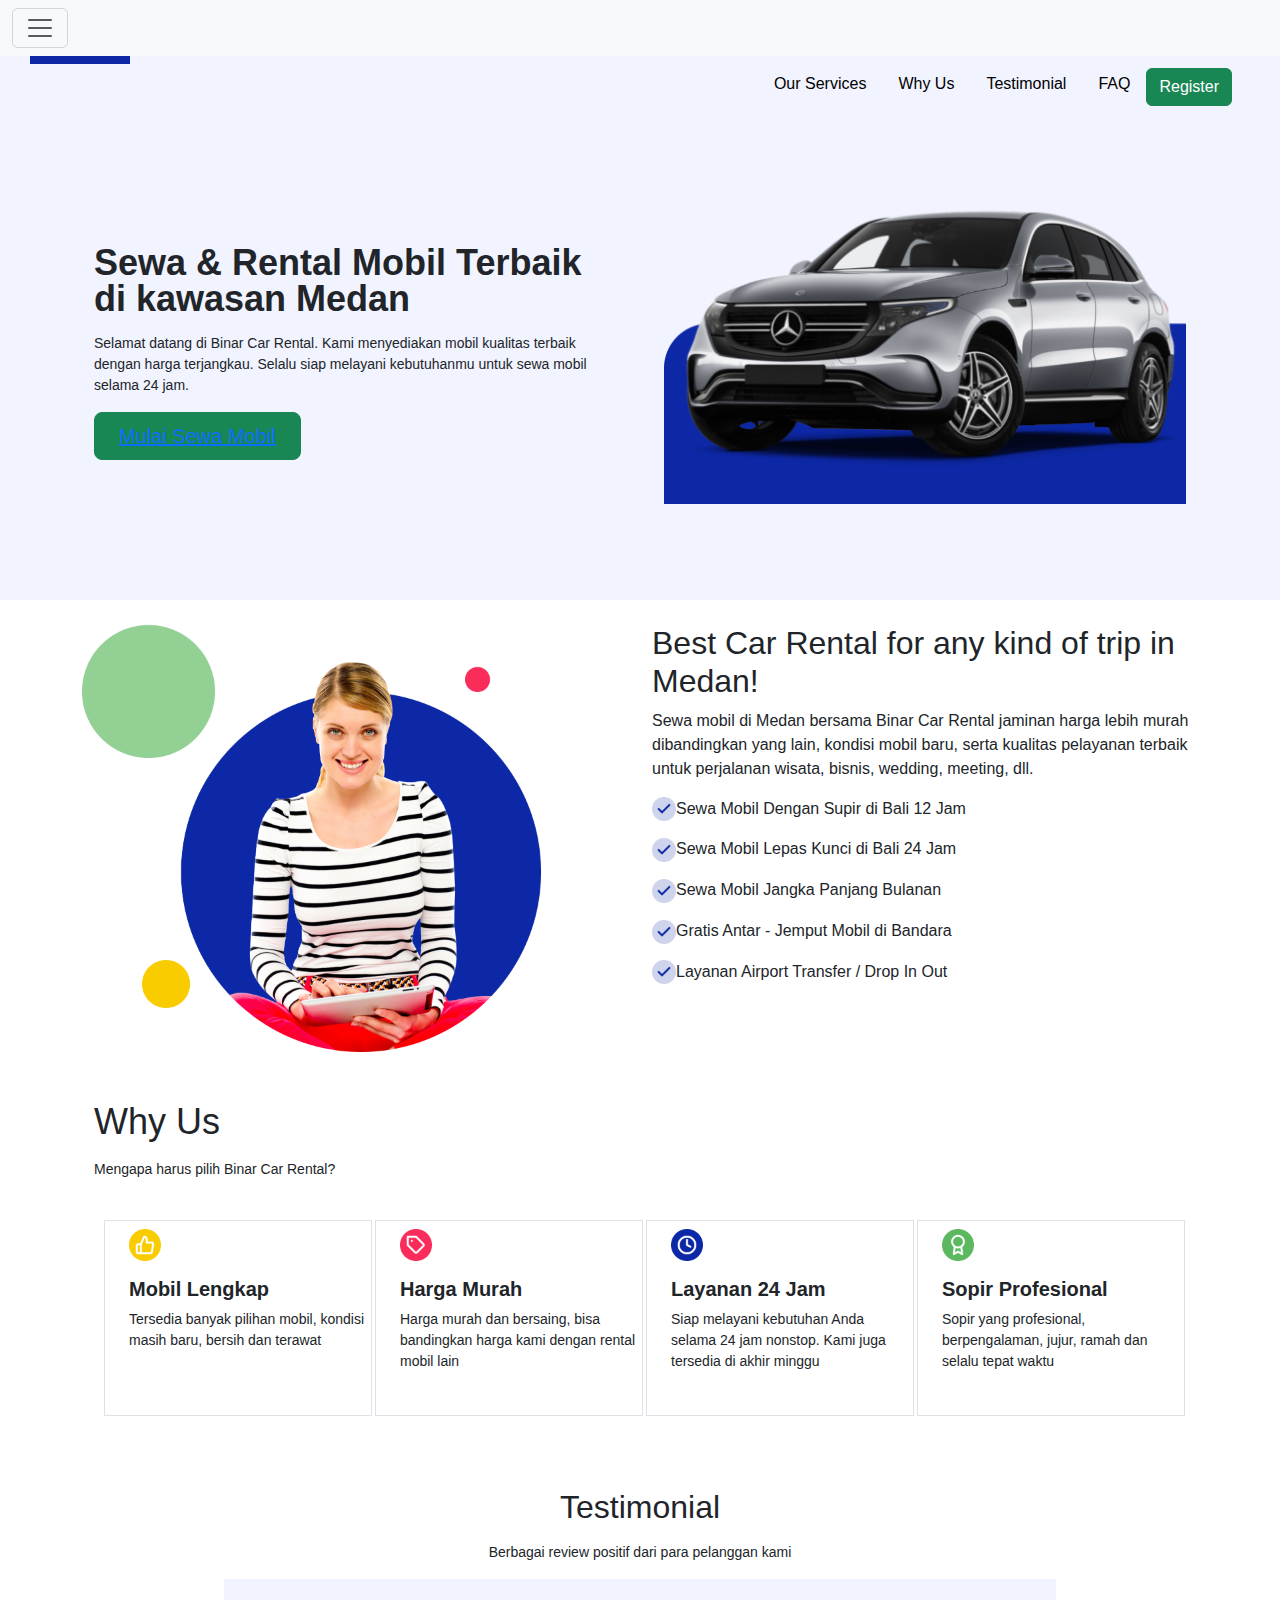
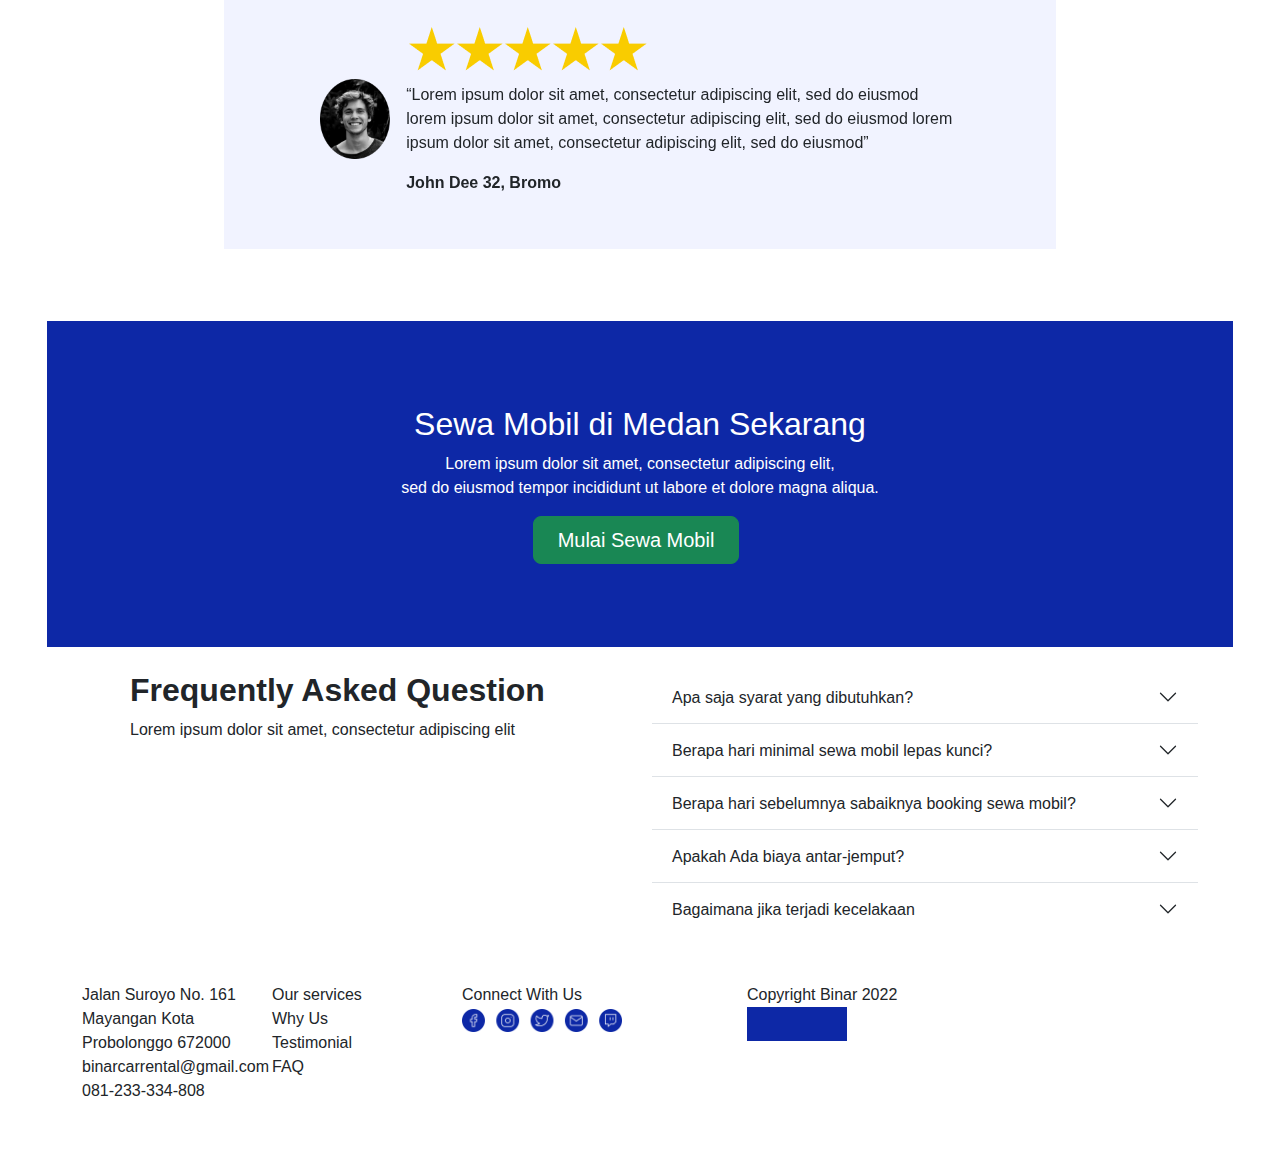
==== public/index.html @ 0ff58f72 "Update Little" ====
<!DOCTYPE html>
<html lang="en">

<head>
    <meta charset="UTF-8" />
    <meta name="viewport" content="width=device-width, initial-scale=1.0" />
    <title>CH1</title>
    <link href="https://cdn.jsdelivr.net/npm/bootstrap@5.3.3/dist/css/bootstrap.min.css" rel="stylesheet"
        integrity="sha384-QWTKZyjpPEjISv5WaRU9OFeRpok6YctnYmDr5pNlyT2bRjXh0JMhjY6hW+ALEwIH" crossorigin="anonymous" />
    <link rel="stylesheet" href="./css/index.css" />
</head>

<body class="font">

    <!-- Title -->
    <section id="title">

    <div>
        <ul class="nav">
    <li class="nav-item rectangle1">
        
    </li>
        </ul>
    </div>

    <!-- NavBar -->
<ul class="nav justify-content-end pe-5">
    <li class="nav-item">
        <a class="nav-link active" aria-current="page" href="#title">Our Services</a>
    </li>
    <li class="nav-item">
        <a class="nav-link" href="#Why-us">Why Us</a>
    </li>
    <li class="nav-item">
        <a class="nav-link" href="#testimonials">Testimonial</a>
    </li>
    <li class="nav-item">
        <a class="nav-link" href="#faq">FAQ</a>
    </li>
    <li class="nav-item">
        <button type="button" class="btn btn-success mt-1">
            Register
        </button>
    </li>
</ul>

<!-- SideBar -->
<nav class="navbar bg-body-tertiary fixed-top">
    <div class="container-fluid">
        <button class="navbar-toggler" type="button" data-bs-toggle="offcanvas" data-bs-target="#offcanvasNavbar"
            aria-controls="offcanvasNavbar" aria-label="Toggle navigation">
            <span class="navbar-toggler-icon"></span>
        </button>
        <div class="offcanvas offcanvas-end" tabindex="-1" id="offcanvasNavbar" aria-labelledby="offcanvasNavbarLabel">
            <div class="offcanvas-header">
                <button type="button" class="btn-close" data-bs-dismiss="offcanvas" aria-label="Close"></button>
            </div>
            <div class="offcanvas-body">
                <ul class="navbar-nav justify-content-end flex-grow-1 pe-3">
                    <li class="nav-item">
                        <a class="nav-link active" aria-current="page" href="#title">Our Services</a>
                    </li>
                    <li class="nav-item">
                        <a class="nav-link" href="Why-us">Why Us</a>
                    </li>
                    <li class="nav-item">
                        <a class="nav-link" href="testimonials">Testimonial</a>
                    </li>
                    <li class="nav-item">
                        <a class="nav-link" href="#faq">FAQ</a>
                    </li>
                    <li class="nav-item">
                        <button type="button" class="btn btn-success mt-1">
                            Register
                        </button>
                    </li>
                </ul>
            </div>
        </div>
    </div>
</nav>

<!-- Isi -->
                <div class="container col-xxl-8 px-4 py-5">
                    <div class="row flex-lg-row-reverse align-items-center g-5 py-5">
                        <div class="col-10 col-sm-8 col-lg-6">
                            <img src="./assets/img/Mobil.png" class="d-block mx-lg-auto img-fluid align-items-end"
                                alt="Bootstrap Themes" width="704" height="407" loading="lazy" />
                
                        </div>
                        <div class="col-lg-6">
                            <h1 class="display-5 fw-bold lh-1 mb-3 text-start" style="font-size: 36px;">
                                Sewa & Rental Mobil Terbaik di kawasan Medan
                            </h1>
                            <p class="lead font-non-bold">
                                Selamat datang di Binar Car Rental. Kami menyediakan mobil kualitas terbaik dengan harga terjangkau.
                                Selalu siap
                                melayani kebutuhanmu untuk sewa mobil selama 24 jam.
                            </p>
                            <div class="d-grid gap-2 d-md-flex justify-content-md-start">
                                <button type="button" class="btn btn-success btn-lg px-4 me-md-2">
                                    <a href="carimobil1.html">Mulai Sewa Mobil</a>
                                </button>
                            </div>
                        </div>
                    </div>
                </div>
    </section>

    <!-- Sub Title -->
    <section id="sub-title">
<div class="container mt-4">
    <div class="row">
        <div class="col-md-6">
            <img src="./assets/img/sub-title.png" alt="Image" class="img-fluid" width="459px" height="428px">
        </div>
        <div class="col-md-6">
            <h2>Best Car Rental for any kind of trip in Medan!</h2>
            <p>Sewa mobil di Medan bersama Binar Car Rental jaminan harga lebih murah dibandingkan yang lain, kondisi mobil baru,
            serta kualitas pelayanan terbaik untuk perjalanan wisata, bisnis, wedding, meeting, dll.
            </p>
            <p><img src="./assets/img/check.png" width="24px" height="24px">Sewa Mobil Dengan Supir di Bali 12 Jam</p>
            <p><img src="./assets/img/check.png" width="24px" height="24px">Sewa Mobil Lepas Kunci di Bali 24 Jam</p>
            <p><img src="./assets/img/check.png" width="24px" height="24px">Sewa Mobil Jangka Panjang Bulanan</p>
            <p><img src="./assets/img/check.png" width="24px" height="24px">Gratis Antar - Jemput Mobil di Bandara</p>
            <p><img src="./assets/img/check.png" width="24px" height="24px">Layanan Airport Transfer / Drop In Out</p>
        </div>
    </div>
</div>
    </section>

    <!-- Why us -->
    <section id="Why-us">
        <div class="container px-4 py-5" id="featured-3">
            <h2 class="pb-2" style="font-size: 36px;" >Why Us</h2>
            <p class="font-non-bold">
                Mengapa harus pilih Binar Car Rental?
            </p>
            <div class="row g-1 py-4 mx-1">
                <div class="col-lg-3">
                    <div class="border mx-1">
                        <div class="feature-icon d-inline-flex align-items-center justify-content-center bg-gradient fs-2 mb-3 ms-4 mt-2">
                            <img src="./assets/img/icon1.png" loading="lazy" alt="" width="32px" height="32px">
                        </div>
                        <h5 class="ms-4 fw-bold">Mobil Lengkap</h5>
                        <p class="ms-4 font-non-bold">Tersedia banyak pilihan mobil, kondisi masih baru, bersih dan terawat</p>
                    </div>
                </div>
                <div class="col-lg-3">
                    <div class="border mx-1">
                        <div class="feature-icon d-inline-flex align-items-center justify-content-center bg-gradient fs-2 mb-3 ms-4 mt-2">
                            <img src="./assets/img/icon2.png" loading="lazy" alt="" width="32px" height="32px">
                        </div>
                        <h5 class="ms-4 fw-bold">Harga Murah</h5>
                        <p class="ms-4 font-non-bold">Harga murah dan bersaing, bisa bandingkan harga kami dengan rental mobil lain</p>
                    </div>
                </div>
                <div class="col-lg-3">
                    <div class="border mx-1">
                        <div class="feature-icon d-inline-flex align-items-center justify-content-center bg-gradient fs-2 mb-3 ms-4 mt-2">
                            <img src="./assets/img/icon3.png" loading="lazy" alt="" width="32px" height="32px">
                        </div>
                        <h5 class="ms-4 fw-bold">Layanan 24 Jam</h5>
                        <p class="ms-4 font-non-bold">Siap melayani kebutuhan Anda selama 24 jam nonstop. Kami juga tersedia di akhir minggu</p>
                    </div>
                </div>
                <div class="col-lg-3">
                    <div class="border mx-1">
                        <div class="feature-icon d-inline-flex align-items-center justify-content-center bg-gradient fs-2 mb-3 ms-4 mt-2">
                            <img src="./assets/img/icon4.png" loading="lazy" alt="" width="32px" height="32px">
                        </div>
                        <h5 class="ms-4 fw-bold">Sopir Profesional</h5>
                        <p class="ms-4 font-non-bold">Sopir yang profesional, berpengalaman, jujur, ramah dan selalu tepat waktu</p>
                    </div>
                </div>
            </div>
        </div>
    </section>

    <section id="testimonials">
        <h2 class="pb-2 text-center">Testimonial</h2>
        <p class="text-center font-non-bold">
            Berbagai review positif dari para pelanggan kami
        </p>

        <div id="carouselExample" class="carousel slide m-auto">
            <div class="carousel-inner">
                <div class="carousel-item active">
                    <div class="col d-flex align-items-start align-items-center py-5 px-5 mx-5">
                        <div
                            class=" d-inline-flex align-items-center justify-content-center fs-4 flex-shrink-0 me-3">
                            <img src="./assets/img/testi1.png" width="70.22px" height="80px"
                                alt="" />
                        </div>
                        <div>
                            <h3>
                            <img src="./assets/img/star.png" alt="">
                            </h3>
                            <p>
                                “Lorem ipsum dolor sit amet, consectetur adipiscing elit, sed do eiusmod lorem ipsum dolor sit amet, consectetur
                                adipiscing elit, sed do eiusmod lorem ipsum dolor sit amet, consectetur adipiscing elit, sed do eiusmod”
                            </p>
                            <p><b>John Dee 32, Bromo</b></p>
                        </div>
                    </div>
                </div>
                <div class="carousel-item">
                    <div class="col d-flex align-items-start align-items-center py-5 px-5 mx-5">
                        <div class=" d-inline-flex align-items-center justify-content-center fs-4 flex-shrink-0 me-3">
                            <img src="./assets/img/testi2.png" width="70.22px" height="80px" alt="" />
                        </div>
                        <div>
                            <h3>
                                <img src="./assets/img/star.png" alt="">
                            </h3>
                            <p>
                                “Lorem ipsum dolor sit amet, consectetur adipiscing elit, sed do eiusmod lorem ipsum dolor sit amet,
                                consectetur
                                adipiscing elit, sed do eiusmod lorem ipsum dolor sit amet, consectetur adipiscing elit, sed do eiusmod”
                            </p>
                            <p><b>Newton 44, Everest</b></p>
                        </div>
                    </div>
                </div>
                <div class="carousel-item">
                    <div class="col d-flex align-items-start align-items-center py-5 px-5 mx-5">
                        <div class=" d-inline-flex align-items-center justify-content-center fs-4 flex-shrink-0 me-3">
                            <img src="./assets/img/testi3.png" width="70.22px" height="80px" alt="" />
                        </div>
                        <div>
                            <h3>
                                <img src="./assets/img/star.png" alt="">
                            </h3>
                            <p>
                                “Lorem ipsum dolor sit amet, consectetur adipiscing elit, sed do eiusmod lorem ipsum dolor sit amet,
                                consectetur
                                adipiscing elit, sed do eiusmod lorem ipsum dolor sit amet, consectetur adipiscing elit, sed do eiusmod”
                            </p>
                            <p><b>Frank 10, NewYorkCity</b></p>
                        </div>
                    </div>
                </div>
            </div>
            <button class="carousel-control-prev" type="button" data-bs-target="#carouselExample" data-bs-slide="prev">
                <span class="carousel-control-prev-icon" aria-hidden="true"></span>
                <span class="visually-hidden">Previous</span>
            </button>
            <button class="carousel-control-next" type="button" data-bs-target="#carouselExample" data-bs-slide="next">
                <span class="carousel-control-next-icon" aria-hidden="true"></span>
                <span class="visually-hidden">Next</span>
            </button>
        </div>
    </section>

    <br> <br> <br>

    <section id="sub-title2">
        <div class="square mx-auto p-2">
        <div class="text-center" style="color: white;">
            <h2>Sewa Mobil di Medan Sekarang</h2>
            <p >Lorem ipsum dolor sit amet, consectetur adipiscing elit, <br>
        sed do eiusmod tempor incididunt ut labore et dolore magna
        aliqua.
            </p>
            <div class="d-grid gap-2 d-md-flex justify-content-md-center">
                <button type="button" class="btn btn-success btn-lg px-4 me-md-2">
                    Mulai Sewa Mobil
                </button>
            </div>
        </div>
        
        </div>
    </section>

    <!-- FAQ -->
    <section id="faq">
<div class="container mt-4">
    <div class="row">
        <div class="col-md-6">
            <h2 class="mx-5"><b>Frequently Asked Question</b></h2>
            <p class="mx-5">Lorem ipsum dolor sit amet, consectetur adipiscing elit</p>
        </div>
        <div class="col-md-6">
<div class="accordion accordion-flush" id="accordionFlushExample">
    <div class="accordion-item">
        <h2 class="accordion-header">
            <button class="accordion-button collapsed" type="button" data-bs-toggle="collapse"
                data-bs-target="#flush-collapseOne" aria-expanded="false" aria-controls="flush-collapseOne">
                Apa saja syarat yang dibutuhkan?
            </button>
        </h2>
        <div id="flush-collapseOne" class="accordion-collapse collapse" data-bs-parent="#accordionFlushExample">
            <div class="accordion-body">Lorem ipsum dolor sit amet, consectetur adipiscing elit,
            sed do eiusmod tempor incididunt ut labore et dolore magna aliqua.</div>
        </div>
    </div>
    <div class="accordion-item">
        <h2 class="accordion-header">
            <button class="accordion-button collapsed" type="button" data-bs-toggle="collapse"
                data-bs-target="#flush-collapseTwo" aria-expanded="false" aria-controls="flush-collapseTwo">
                Berapa hari minimal sewa mobil lepas kunci?
            </button>
        </h2>
        <div id="flush-collapseTwo" class="accordion-collapse collapse" data-bs-parent="#accordionFlushExample">
            <div class="accordion-body">Lorem ipsum dolor sit amet, consectetur adipiscing elit,
            sed do eiusmod tempor incididunt ut labore et dolore magna aliqua.</div>
        </div>
    </div>
    <div class="accordion-item">
        <h2 class="accordion-header">
            <button class="accordion-button collapsed" type="button" data-bs-toggle="collapse"
                data-bs-target="#flush-collapseThree" aria-expanded="false" aria-controls="flush-collapseThree">
                Berapa hari sebelumnya sabaiknya booking sewa mobil?
            </button>
        </h2>
        <div id="flush-collapseThree" class="accordion-collapse collapse" data-bs-parent="#accordionFlushExample">
            <div class="accordion-body">Lorem ipsum dolor sit amet, consectetur adipiscing elit,
            sed do eiusmod tempor incididunt ut labore et dolore magna aliqua.</div>
        </div>
    </div>
    <div class="accordion-item">
        <h2 class="accordion-header">
            <button class="accordion-button collapsed" type="button" data-bs-toggle="collapse"
                data-bs-target="#flush-collapseFour" aria-expanded="false" aria-controls="flush-collapseFour">
                Apakah Ada biaya antar-jemput?
            </button>
        </h2>
        <div id="flush-collapseFour" class="accordion-collapse collapse" data-bs-parent="#accordionFlushExample">
            <div class="accordion-body">Lorem ipsum dolor sit amet, consectetur adipiscing elit,
            sed do eiusmod tempor incididunt ut labore et dolore magna aliqua.</div>
        </div>
    </div>
    <div class="accordion-item">
        <h2 class="accordion-header">
            <button class="accordion-button collapsed" type="button" data-bs-toggle="collapse"
                data-bs-target="#flush-collapseFive" aria-expanded="false" aria-controls="flush-collapseFive">
                Bagaimana jika terjadi kecelakaan
            </button>
        </h2>
        <div id="flush-collapseFive" class="accordion-collapse collapse" data-bs-parent="#accordionFlushExample">
            <div class="accordion-body">Lorem ipsum dolor sit amet, consectetur adipiscing elit,
            sed do eiusmod tempor incididunt ut labore et dolore magna aliqua.</div>
        </div>
    </div>
</div>
        </div>
    </div>
</div>
    </section>
<!-- Footer -->
    <section id="footer">
<div class="container">
    <footer class="py-5">
        <div class="row">
            <div class="col-6 col-md-2 mb-3">
                <ul class="nav flex-column">
                    <li>Jalan Suroyo No. 161 Mayangan Kota Probolonggo 672000</li>
                    <li>binarcarrental@gmail.com</li>
                    <li>081-233-334-808</li>
                </ul>
            </div>

            <div class="col-6 col-md-2 mb-3">
                <ul class="nav flex-column">
                    <li>Our services</li>
                    <li>Why Us</li>
                    <li>Testimonial</li>
                    <li>FAQ</li>
                </ul>
            </div>

            <div class="col-6 col-md-2 mb-3">
                <ul class="nav flex-column">
                    <li>Connect With Us</li>
                    <li><img src="./assets/img/list.png" alt="" width="160px"></li>
                </ul>
            </div>

            <div class="col-md-5 offset-md-1 mb-3">
                <ul class="nav flex-column">
                    <li>Copyright Binar 2022</li>
                    <li class="rectangle2"></li>
                </ul>
            </div>
        </div>

    </footer>
</div>
    </section>

    <script src="https://cdn.jsdelivr.net/npm/bootstrap@5.3.3/dist/js/bootstrap.bundle.min.js"
        integrity="sha384-YvpcrYf0tY3lHB60NNkmXc5s9fDVZLESaAA55NDzOxhy9GkcIdslK1eN7N6jIeHz"
        crossorigin="anonymous"></script>
</body>

</html>
---- public/css/index.css ----
body {
    background: white;
}

#title{
        background-color: #F1F3FF;;

}

.btn-utama {
    background-color: #5CB85F;
    color: #ffff;
    border-radius: 0;
}

/* .navbar {
    display: none;
} */

@media (max-width: 320px) {
    body {
        font-size: 14px;
        /* Adjust the font size as needed */
    }
    .nav-item {
    display: none;
    }
    /* Add more styles for mobile responsiveness here */
    /* Example: */
    #title {
        padding-top: 50px;
        /* Adjust spacing as needed */
    }

        #sub-title2 {
            text-align: center;
            /* Center align text in #sub-title2 */
        }
    
        #sub-title2 h2 {
            font-size: 24px;
            /* Adjust heading font size as needed */
        }
    
        #sub-title2 p {
            font-size: 14px;
            /* Adjust paragraph font size as needed */
        }
    
        #carouselExample {
            max-width: 100%;
            /* Make sure the carousel is responsive */
        }
    
        #carouselExample img {
            max-width: 100%;
            /* Ensure images inside the carousel are responsive */
            height: auto;
        }

    #featured-3 h2 {
        font-size: 24px;
        /* Adjust heading font size as needed */
    }

        .square {
            display: flex;
            justify-content: center;
            align-items: center;
            width: 320px;
            height: auto;
            background-color: #0D28A6;
        }

    /* Add more responsive styles based on your layout */
}

/* .navbar {
    
} */
/* } */

.font {
    font-family: Helvetica;
}

.font-non-bold {
    font-size: 14px;
}

.square {
    display: flex;
    justify-content: center;
    align-items: center;
    width: 1186px;
    height: 326px;
    background-color: #0D28A6;
}

.rectangle1 {
    width: 100px;
    height: 34px;
    background-color: #0D28A6;
    margin-top: 30px;
    margin-left: 30px;
}

.rectangle2 {
    width: 100px;
    height: 34px;
    background-color: #0D28A6;
}

.nav-link {
    color: black;
}

.font-bold {
    font-size: 16px;
}

.border {
    width: 268px;
    height:196px;
}


.button-primary-outline {
    grid-column-gap: 8px;
    grid-row-gap: 8px;
    border: 1px solid #933393;
    border-radius: 8px;
    align-items: center;
    padding: 17px 16px;
    display: flex;
}

.link-block-20 {
    justify-content: center;
    align-items: center;
    margin-top: 48px;
    text-decoration: none;
    display: flex;
}

.carousel {
    background: #F1F3FF;
    width: 832px;
    height: 270px;
    margin: auto;
}

.carousel-control-prev-icon {
    background-image: url("./assets/img/Vector.svg");
}

.carousel-control-next-icon {
    background-image: url("./assets/img/Vector-kanan.svg");
}
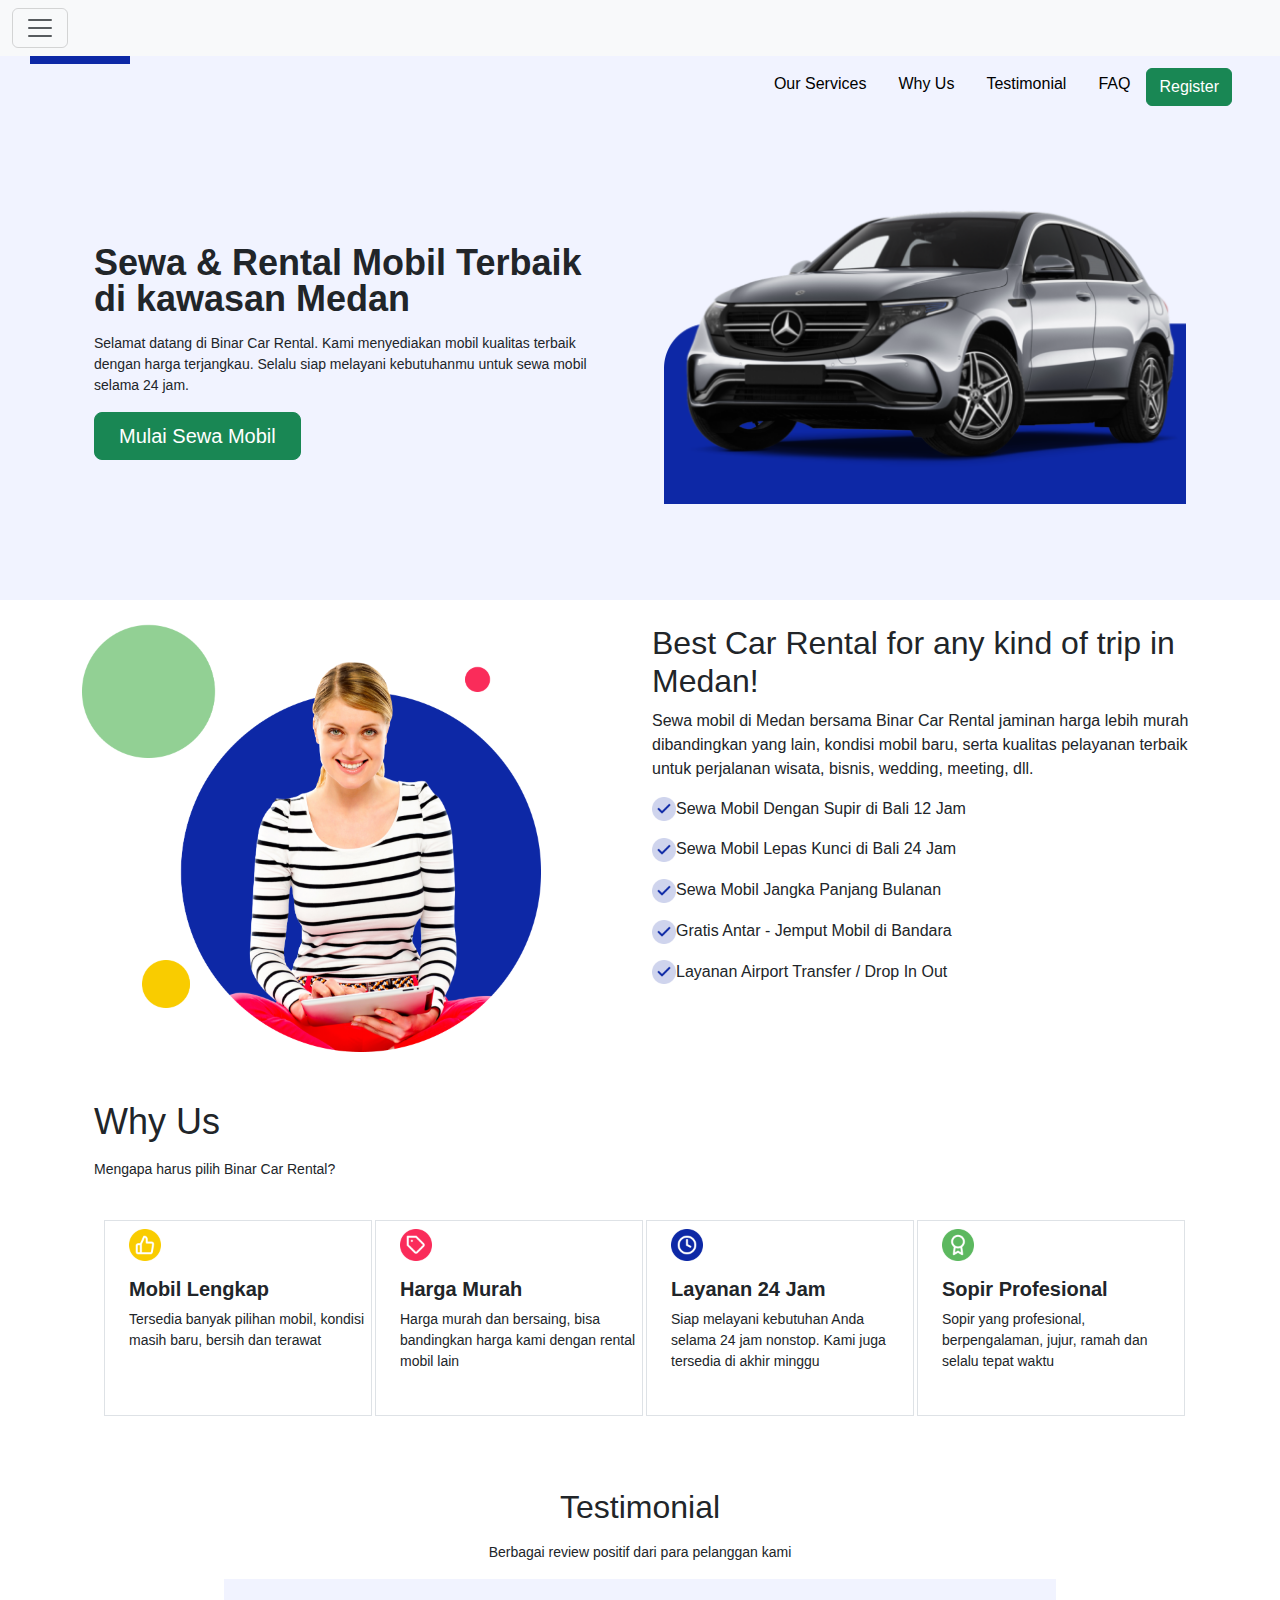
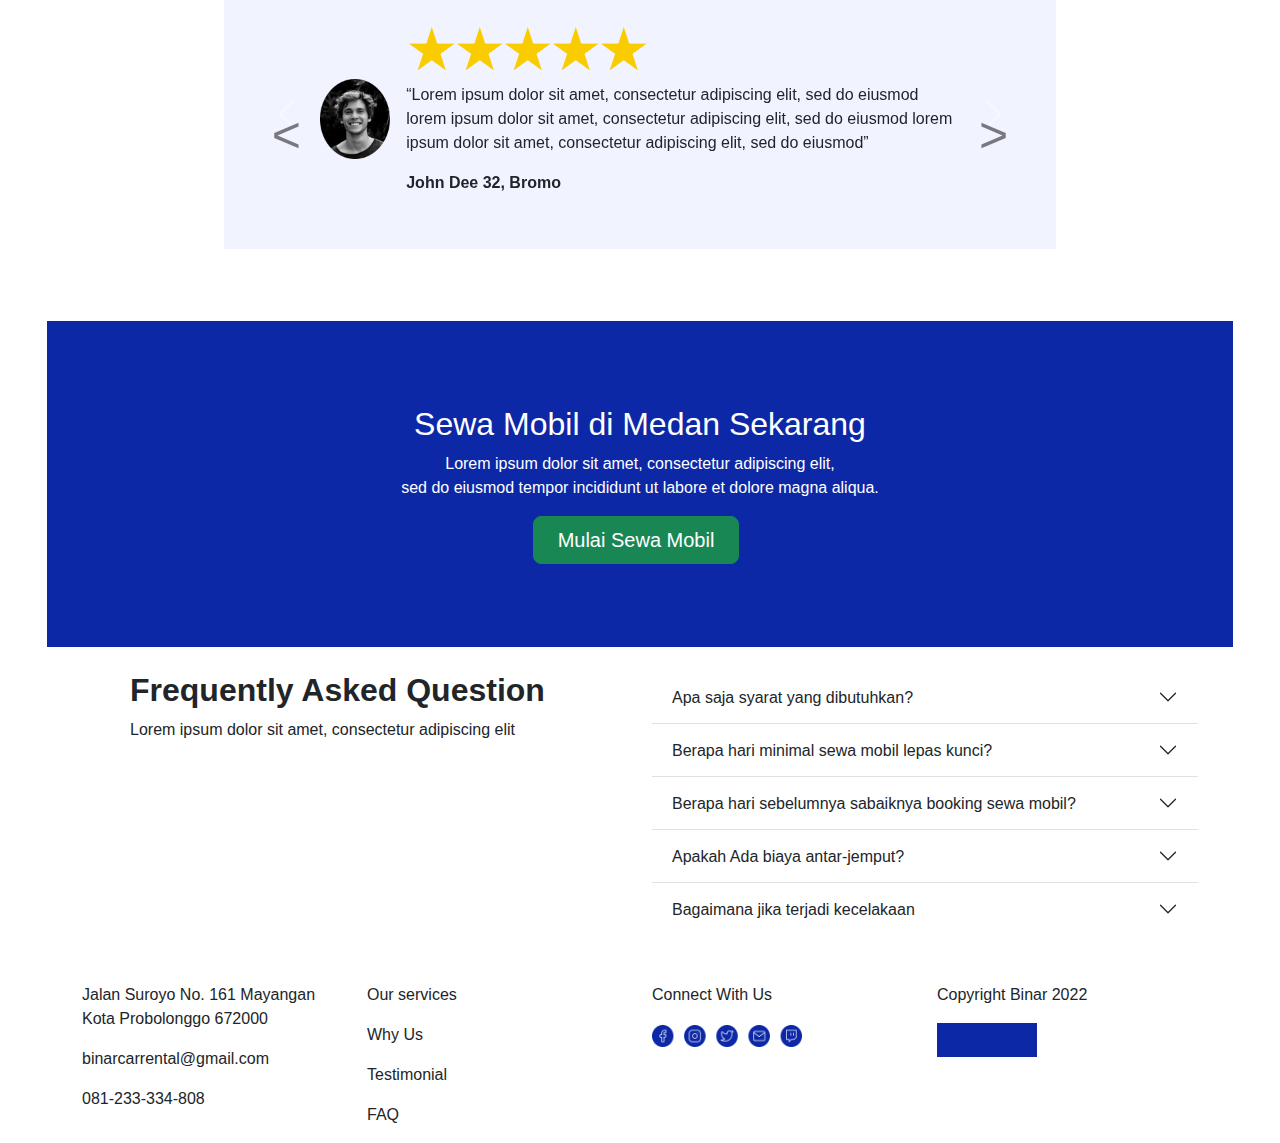
==== commit 0929a30c: "Finish?" ====
--- a/public/index.html
+++ b/public/index.html
@@ -99,7 +99,7 @@
                             </p>
                             <div class="d-grid gap-2 d-md-flex justify-content-md-start">
                                 <button type="button" class="btn btn-success btn-lg px-4 me-md-2">
-                                    <a href="carimobil1.html">Mulai Sewa Mobil</a>
+                                    <a style="color: white; text-decoration: none;" href="carimobil1.html">Mulai Sewa Mobil</a>
                                 </button>
                             </div>
                         </div>
@@ -347,45 +347,35 @@
     </div>
 </div>
     </section>
+    <br> <br>
 <!-- Footer -->
     <section id="footer">
-<div class="container">
-    <footer class="py-5">
-        <div class="row">
-            <div class="col-6 col-md-2 mb-3">
-                <ul class="nav flex-column">
-                    <li>Jalan Suroyo No. 161 Mayangan Kota Probolonggo 672000</li>
-                    <li>binarcarrental@gmail.com</li>
-                    <li>081-233-334-808</li>
-                </ul>
-            </div>
-
-            <div class="col-6 col-md-2 mb-3">
-                <ul class="nav flex-column">
-                    <li>Our services</li>
-                    <li>Why Us</li>
-                    <li>Testimonial</li>
-                    <li>FAQ</li>
-                </ul>
-            </div>
-
-            <div class="col-6 col-md-2 mb-3">
-                <ul class="nav flex-column">
-                    <li>Connect With Us</li>
-                    <li><img src="./assets/img/list.png" alt="" width="160px"></li>
-                </ul>
-            </div>
-
-            <div class="col-md-5 offset-md-1 mb-3">
-                <ul class="nav flex-column">
-                    <li>Copyright Binar 2022</li>
-                    <li class="rectangle2"></li>
-                </ul>
-            </div>
-        </div>
-
+    <footer>
+        <div class="container">
+            <div class="row">
+                <div class="col-md-3 mx-auto">
+                    <p class="fw-light">Jalan Suroyo No. 161 Mayangan Kota Probolonggo 672000 </p>
+                    <p class="fw-light">binarcarrental@gmail.com </p class="fw-light">
+                    <p>081-233-334-808</p>
+                </div>
+                <div class="col-md-3 mx-auto">
+                    <p>Our services</p>
+                    <p>Why Us</p>
+                    <p>Testimonial</p>
+                    <p>FAQ</p>
+                </div>
+                <div class="col-md-3 mx-auto">
+                    <p class="fw-light">Connect With Us</p>
+                    <p> <img src="./assets/img/list.png" alt="" width="150px">
+                    </p>
+                </div>
+                <div class="col-md-3 mx-auto">
+                    <p>Copyright Binar 2022</p>
+                    <p class="rectangle2"></p>
+                </div>
+            </div>
+        </div>
     </footer>
-</div>
     </section>
 
     <script src="https://cdn.jsdelivr.net/npm/bootstrap@5.3.3/dist/js/bootstrap.bundle.min.js"
--- a/public/css/index.css
+++ b/public/css/index.css
@@ -5,6 +5,10 @@
 #title{
         background-color: #F1F3FF;;
 
+}
+
+main {
+    background-color: #F1F3FF;
 }
 
 .btn-utama {
@@ -20,47 +24,45 @@
 @media (max-width: 320px) {
     body {
         font-size: 14px;
-        /* Adjust the font size as needed */
     }
     .nav-item {
     display: none;
     }
-    /* Add more styles for mobile responsiveness here */
-    /* Example: */
+
     #title {
         padding-top: 50px;
-        /* Adjust spacing as needed */
+
     }
 
         #sub-title2 {
             text-align: center;
-            /* Center align text in #sub-title2 */
+
         }
     
         #sub-title2 h2 {
             font-size: 24px;
-            /* Adjust heading font size as needed */
+
         }
     
         #sub-title2 p {
             font-size: 14px;
-            /* Adjust paragraph font size as needed */
+        
         }
     
         #carouselExample {
             max-width: 100%;
-            /* Make sure the carousel is responsive */
+        
         }
     
         #carouselExample img {
             max-width: 100%;
-            /* Ensure images inside the carousel are responsive */
+            
             height: auto;
         }
 
     #featured-3 h2 {
         font-size: 24px;
-        /* Adjust heading font size as needed */
+        
     }
 
         .square {
@@ -72,13 +74,9 @@
             background-color: #0D28A6;
         }
 
-    /* Add more responsive styles based on your layout */
-}
-
-/* .navbar {
-    
-} */
-/* } */
+}
+
+
 
 .font {
     font-family: Helvetica;
@@ -150,10 +148,57 @@
     margin: auto;
 }
 
-.carousel-control-prev-icon {
-    background-image: url("./assets/img/Vector.svg");
-}
-
-.carousel-control-next-icon {
-    background-image: url("./assets/img/Vector-kanan.svg");
+.carousel-control-next-icon:after {
+    content: '>';
+    font-size: 50px;
+    color: black;
+}
+
+.carousel-control-prev-icon:after {
+    content: '<';
+    font-size: 50px;
+    color: black;
+}
+
+.search .search__card {
+    background: #FFFFFF;
+    -webkit-box-shadow: 0px 0px 10px rgba(0, 0, 0, 0.15);
+    box-shadow: 0px 0px 10px rgba(0, 0, 0, 0.15);
+    border-radius: 8px;
+}
+
+.search .searchcard .searchtime .form-select {
+    background-image: url("../images/fi_clock.png");
+    background-size: 20px;
+}
+
+
+.cars {
+    margin-top: 30px;
+}
+
+.cars .card {
+    width: 340px;
+    -webkit-box-shadow: 0px 0px 4px rgba(0, 0, 0, 0.15);
+    box-shadow: 0px 0px 4px rgba(0, 0, 0, 0.15);
+    border-radius: 8px;
+}
+
+.cars .card .card-img-top {
+    width: 320px;
+    height: 180px;
+    -o-object-fit: cover;
+    object-fit: cover;
+}
+
+.cars .card .cars__p {
+    font-size: 14px;
+    line-height: 20px;
+    height: 100px;
+}
+
+.btn-utama {
+    background-color: #5CB85F;
+    color: #ffff;
+    border-radius: 0;
 }